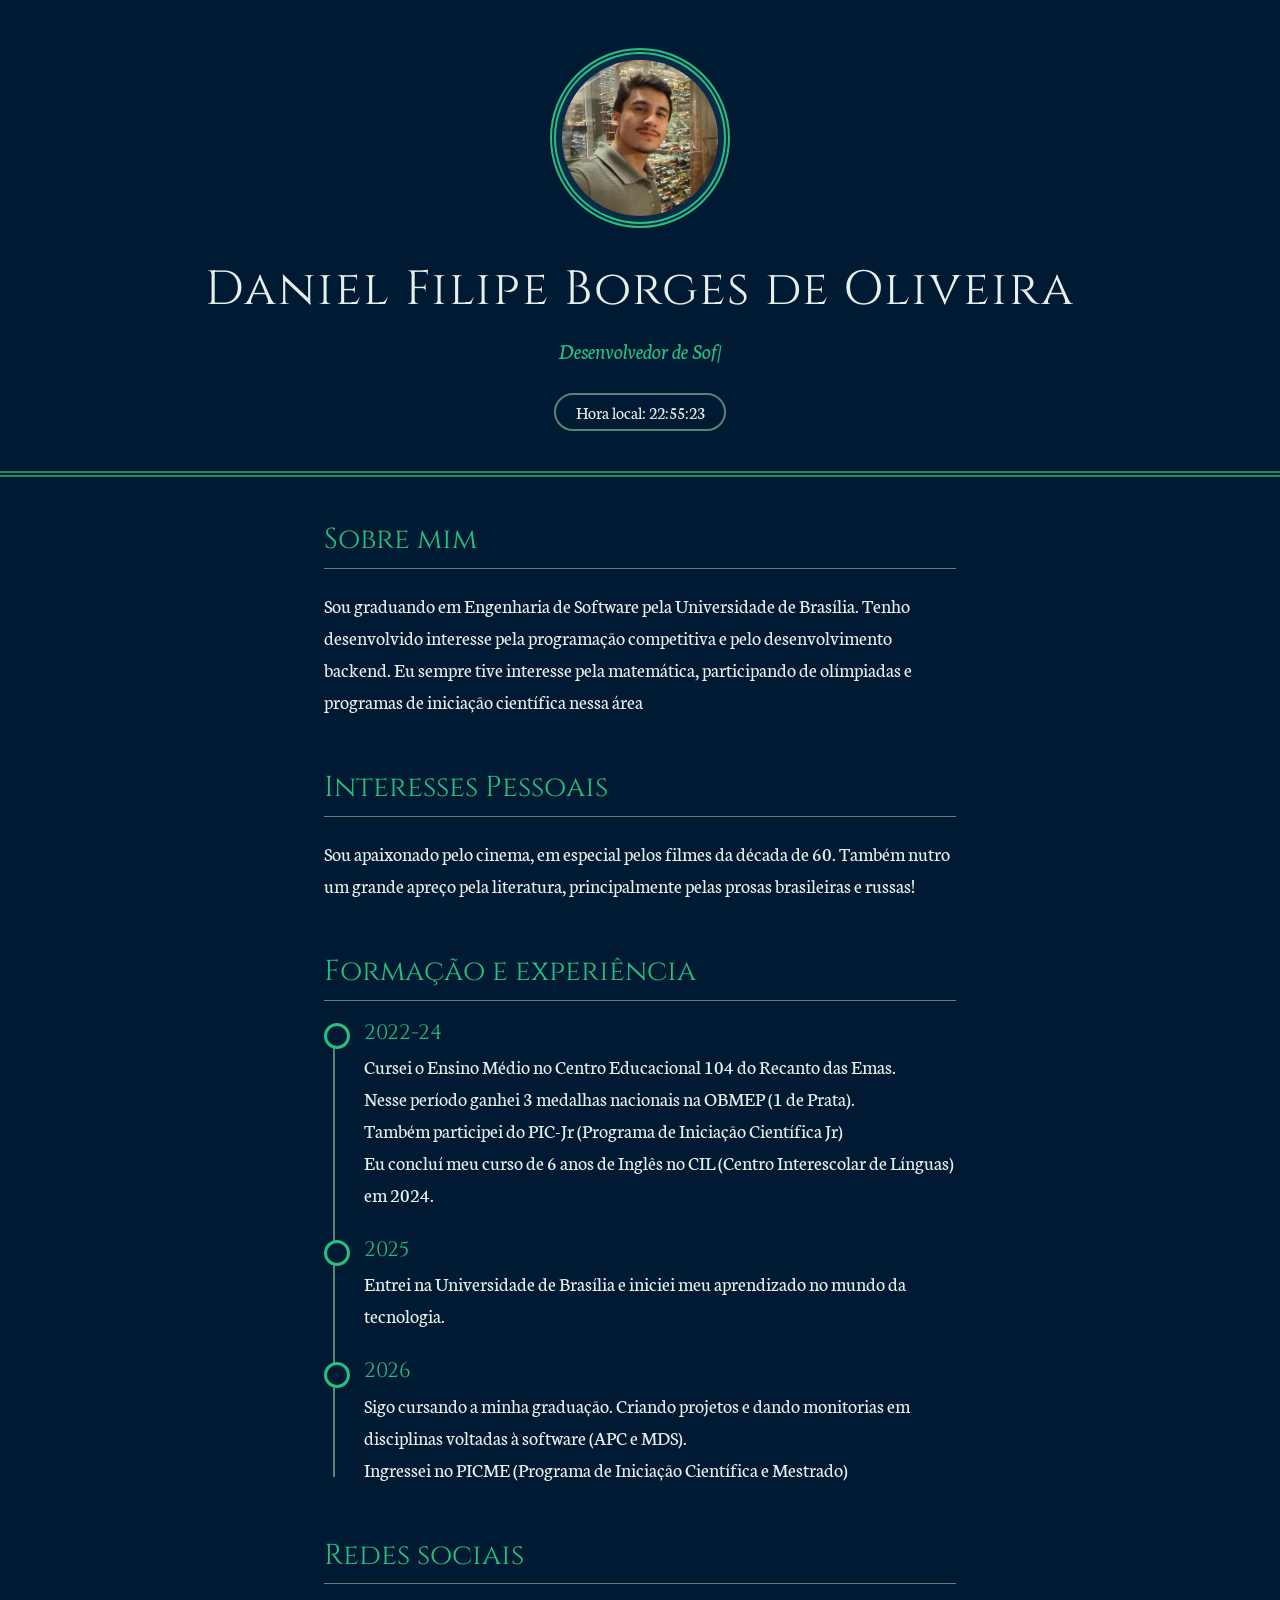
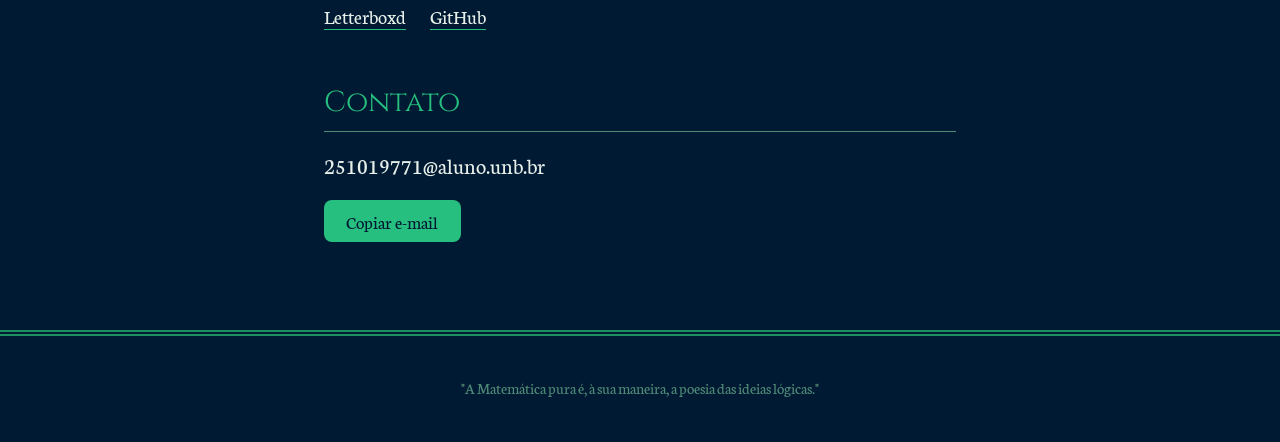
==== Página de Apresentação/danielfilipe.html @ 3bc65d0f "feat: os dois projetos prontos" ====
<!DOCTYPE html>
<html lang="pt-br">
<head>
    <meta charset="UTF-8">
    <meta name="viewport" content="width=device-width, initial-scale=1.0">
    <title>Daniel Filipe</title>
    <link rel="preconnect" href="https://fonts.googleapis.com">
    <link rel="preconnect" href="https://fonts.gstatic.com" crossorigin>
    <link href="https://fonts.googleapis.com/css2?family=Cinzel:wght@400;700&family=Neuton:ital,wght@0,400;0,700;1,400&display=swap" rel="stylesheet">
    <link rel="stylesheet" href="style.css">
    <script src="script.js" defer></script>
</head>
<body>


    <header class="topo">
        <img class="foto-perfil" src="foto.jpg" alt="Foto de Daniel Filipe">

        <h1>Daniel Filipe Borges de Oliveira</h1>
        <p class="cargo">
            <span id="texto-digitado"></span><span class="cursor" aria-hidden="true">|</span>
        </p>

        <p class="relogio">Hora local: <span id="hora">--:--:--</span></p>
    </header>

    <main>
        <section id="sobre-mim">
            <h2>Sobre mim</h2>
            <p>
                Sou graduando em Engenharia de Software pela Universidade de Brasília.
                Tenho desenvolvido interesse pela programação competitiva e pelo desenvolvimento backend.
                Eu sempre tive interesse pela matemática, participando de olímpiadas e programas de
                iniciação científica nessa área

            </p>
        </section>

        <section id="gostos">
            <h2>Interesses Pessoais</h2>
            <p>
                Sou apaixonado pelo cinema, em especial pelos filmes da década de 60.
                Também nutro um grande apreço pela literatura, principalmente pelas prosas brasileiras e russas!
            </p>
        </section>


        <section id="formacao">
            <h2>Formação e experiência</h2>
            <ol class="linha-do-tempo">

                <li>
                    <span class="ano">2022-24</span>
                    <p>
                        Cursei o Ensino Médio no Centro Educacional 104 do Recanto das Emas. <br>
                        Nesse período ganhei 3 medalhas nacionais na OBMEP (1 de Prata).<br>
                        Também participei do PIC-Jr (Programa de Iniciação Científica Jr) <br>
                        Eu concluí meu curso de 6 anos de Inglês no CIL (Centro Interescolar de Línguas) em 2024.
                    </p>
                </li>
                <li>
                    <span class="ano">2025</span>
                    <p>
                        Entrei na Universidade de Brasília e iniciei meu aprendizado no mundo da tecnologia. <br>
                    </p>
                </li>
                <li>
                    <span class="ano">2026</span>
                    <p>Sigo cursando a minha graduação. Criando projetos e dando monitorias em disciplinas voltadas à software
                        (APC e MDS). <br> Ingressei no PICME (Programa de Iniciação Científica e Mestrado)</p>
                </li>
            </ol>
        </section>

        <section id="redes-sociais">
            <h2>Redes sociais</h2>
            <ul class="lista-redes">
                <li><a href="https://boxd.it/cAogN" target="_blank" rel="noopener">Letterboxd</a></li>
                <li><a href="https://github.com/daniel-fbo" target="_blank" rel="noopener">GitHub</a></li>
            </ul>
        </section>

        <section id="contato">
            <h2>Contato</h2>
            <p class="email" id="email">251019771@aluno.unb.br</p>
            <button type="button" id="botao-copiar">Copiar e-mail</button>
        </section>
    </main>

    <footer class="rodape">
        <p>"A Matemática pura é, à sua maneira, a poesia das ideias lógicas."</p>
</body>
</html>
---- Página de Apresentação/style.css ----
@font-face {
    font-family: "Soria";
    src: url("fontes/soria-font.ttf") format("truetype");
    font-display: swap;
}

:root {
    --azul-noite: #001a33;
    --azul-painel: #0a2a45;
    --verde: #26bf7f;
    --verde-escuro: #1b8f5f;
    --verde-cinza: #4f8a76;
    --papel: #e6efe9;
}

* {
    box-sizing: border-box;
}

body {
    margin: 0;
    background-color: var(--azul-noite);
    color: var(--papel);
    font-family: "Neuton", Georgia, serif;
    font-size: 1.25rem;
    line-height: 1.6;
}

h1,
h2,
.ano {
    font-family: "Soria", "Cinzel", Georgia, serif;
    font-weight: normal;
}


.topo {
    text-align: center;
    padding: 3rem 1rem 2.5rem;
    border-bottom: 6px double var(--verde-escuro);
}


.foto-perfil {
    width: 180px;
    height: 180px;
    border-radius: 50%;
    object-fit: cover;
    padding: 6px;
    border: 6px double var(--verde);
    background-color: var(--azul-painel);
}

h1 {
    font-size: 3rem;
    letter-spacing: 0.04em;
    margin: 1rem 0 0.25rem;
}

.cargo {
    font-style: italic;
    font-size: 1.4rem;
    color: var(--verde);
    margin: 0 0 1.5rem;
    min-height: 1.6em;
}

.cursor {
    animation: piscar 0.8s step-end infinite;
}

@keyframes piscar {
    50% {
        opacity: 0;
    }
}

.relogio {
    display: inline-block;
    margin: 0;
    padding: 0.2rem 1.2rem;
    border: 2px solid var(--verde-cinza);
    border-radius: 999px;
    font-size: 1.1rem;
}

main {
    max-width: 42rem;
    margin: 0 auto;
    padding: 2.5rem 1.25rem;
}

section {
    margin-bottom: 3rem;
}

h2 {
    color: var(--verde);
    font-size: 1.8rem;
    margin: 0 0 1rem;
    padding-bottom: 0.3rem;
    border-bottom: 1px solid var(--verde-cinza);
}

.linha-do-tempo {
    list-style: none;
    margin: 0;
    padding: 0;
    position: relative;
}

.linha-do-tempo::before {
    content: "";
    position: absolute;
    left: 9px;
    top: 0.5rem;
    bottom: 0.5rem;
    width: 2px;
    background-color: var(--verde-cinza);
}

.linha-do-tempo li {
    position: relative;
    padding-left: 2.5rem;
    margin-bottom: 1.5rem;
}

.linha-do-tempo li::before {
    content: "";
    position: absolute;
    left: 0;
    top: 0.4rem;
    width: 20px;
    height: 20px;
    border-radius: 50%;
    background-color: var(--azul-noite);
    border: 3px solid var(--verde);
}

.ano {
    display: block;
    color: var(--verde);
    font-size: 1.3rem;
}

.linha-do-tempo p {
    margin: 0;
}

.lista-redes {
    list-style: none;
    padding: 0;
    margin: 0;
    display: flex;
    flex-wrap: wrap;
    gap: 1.5rem;
}

.lista-redes a {
    color: var(--papel);
    text-decoration: none;
    border-bottom: 1px solid var(--verde);
}

.lista-redes a:hover {
    color: var(--verde);
}

.email {
    font-size: 1.4rem;
    margin: 0 0 1rem;
}

#botao-copiar {
    background-color: var(--verde);
    color: var(--azul-noite);
    border: none;
    border-radius: 8px;
    padding: 0.6rem 1.4rem;
    font-family: "Neuton", Georgia, serif;
    font-size: 1.15rem;
    cursor: pointer;
}

#botao-copiar:hover {
    background-color: var(--verde-escuro);
    color: var(--papel);
}

a:focus-visible,
#botao-copiar:focus-visible {
    outline: 3px solid var(--papel);
    outline-offset: 3px;
}

.rodape {
    text-align: center;
    color: var(--verde-cinza);
    font-size: 1rem;
    padding: 1.5rem 1rem;
    border-top: 6px double var(--verde-escuro);
}

@media (max-width: 600px) {
    h1 {
        font-size: 2.2rem;
    }

    .foto-perfil {
        width: 140px;
        height: 140px;
    }
}

@media (prefers-reduced-motion: reduce) {
    .cursor {
        animation: none;
    }
}
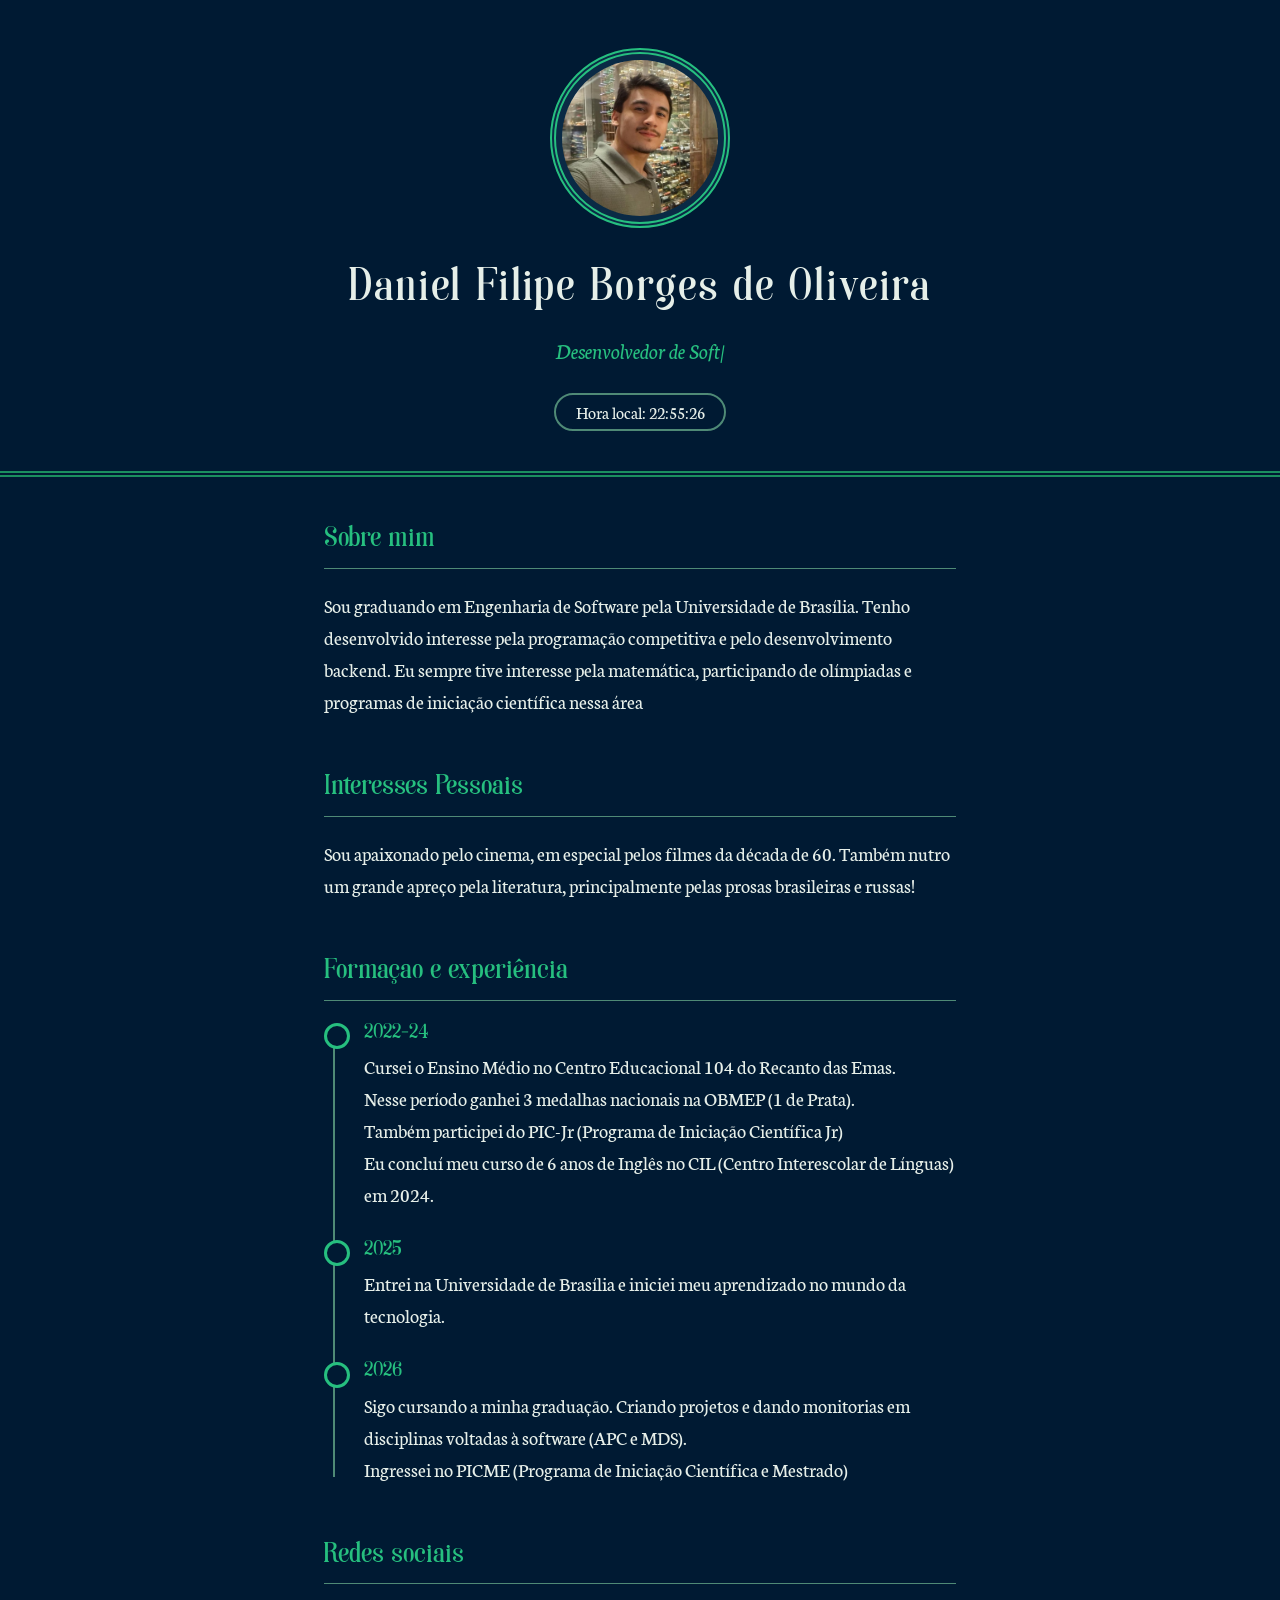
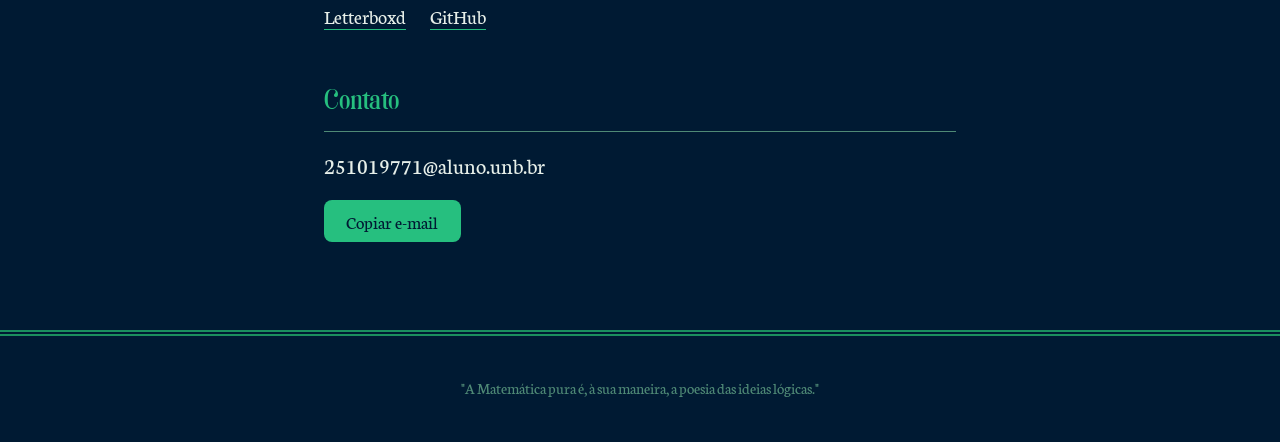
==== commit 2cf48f8d: "add: fonte" ====
--- a/Página de Apresentação/danielfilipe.html
+++ b/Página de Apresentação/danielfilipe.html
@@ -17,7 +17,7 @@
         <img class="foto-perfil" src="foto.jpg" alt="Foto de Daniel Filipe">
 
         <h1>Daniel Filipe Borges de Oliveira</h1>
-        <p class="cargo">
+        <p class="bio">
             <span id="texto-digitado"></span><span class="cursor" aria-hidden="true">|</span>
         </p>
 
@@ -46,7 +46,7 @@
 
 
         <section id="formacao">
-            <h2>Formação e experiência</h2>
+            <h2>Formaçao e experiência</h2>
             <ol class="linha-do-tempo">
 
                 <li>
--- a/Página de Apresentação/style.css
+++ b/Página de Apresentação/style.css
@@ -57,7 +57,7 @@
     margin: 1rem 0 0.25rem;
 }
 
-.cargo {
+.bio {
     font-style: italic;
     font-size: 1.4rem;
     color: var(--verde);
